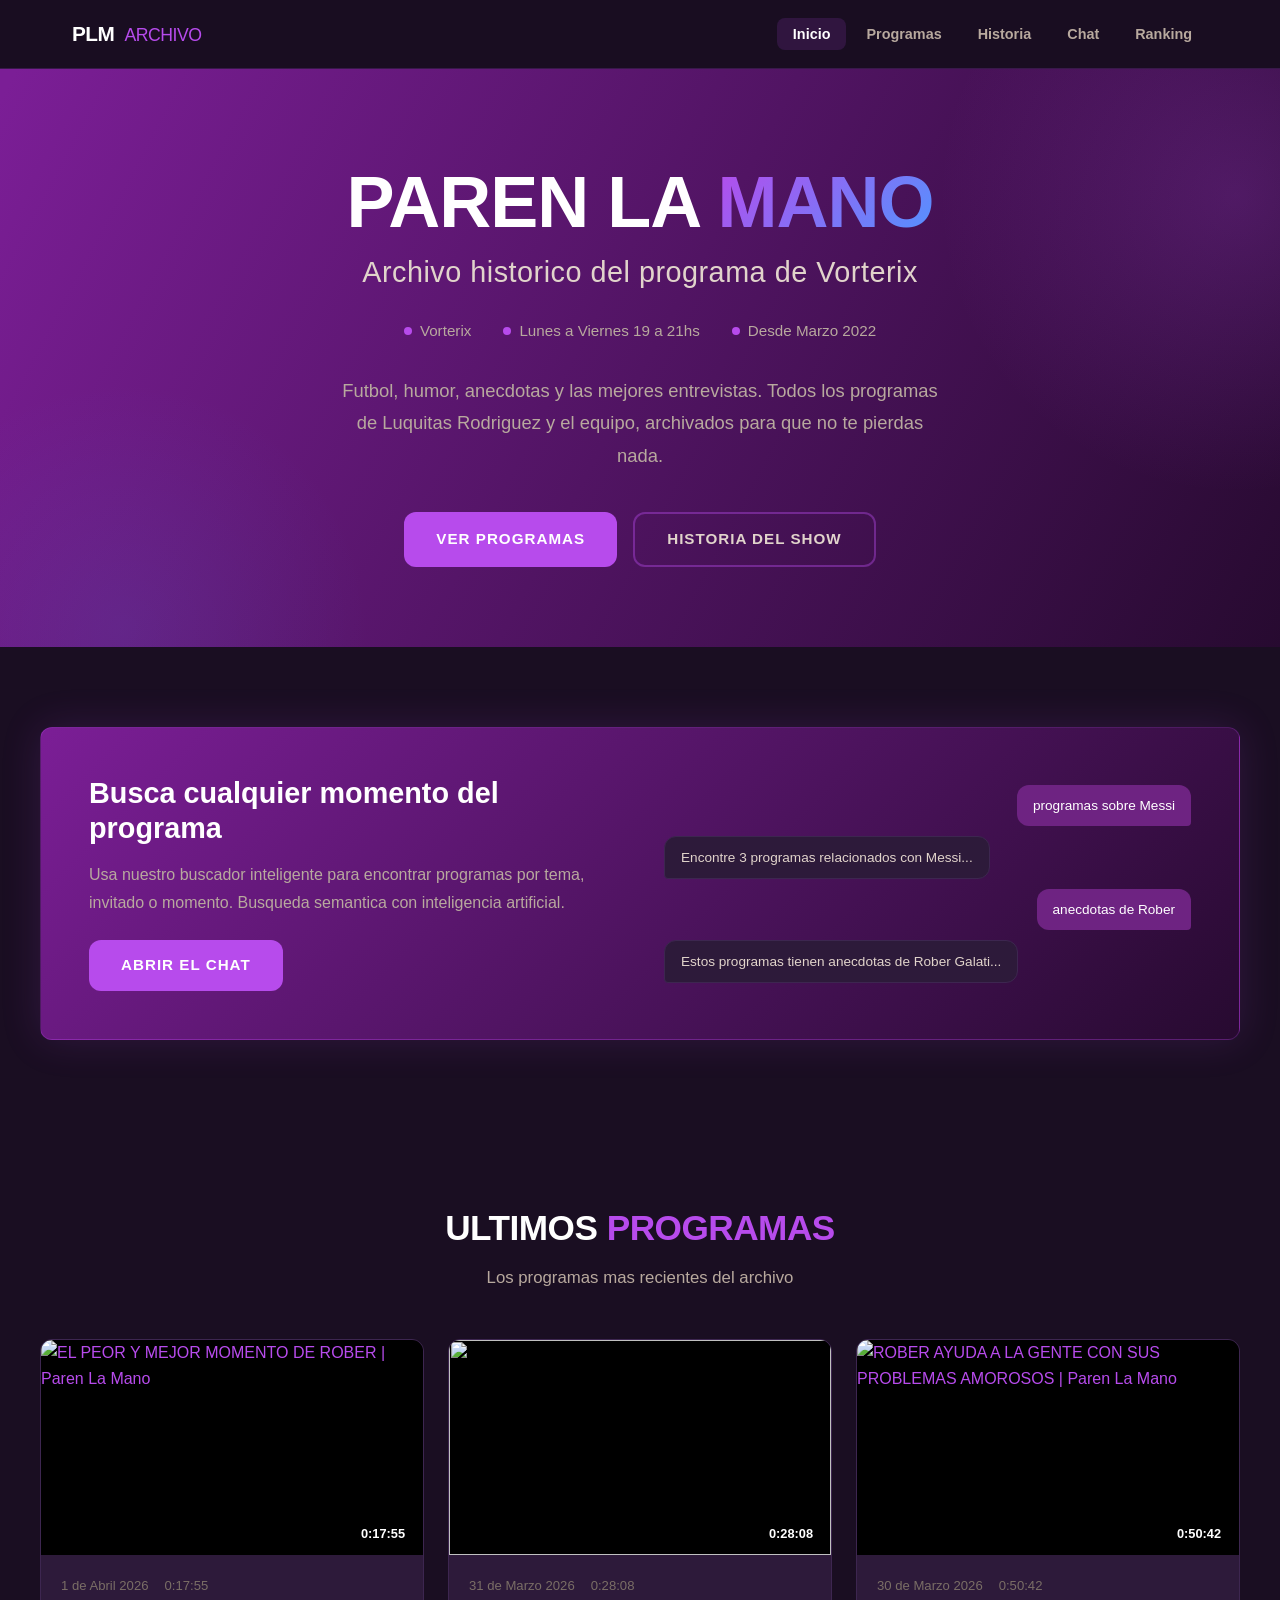
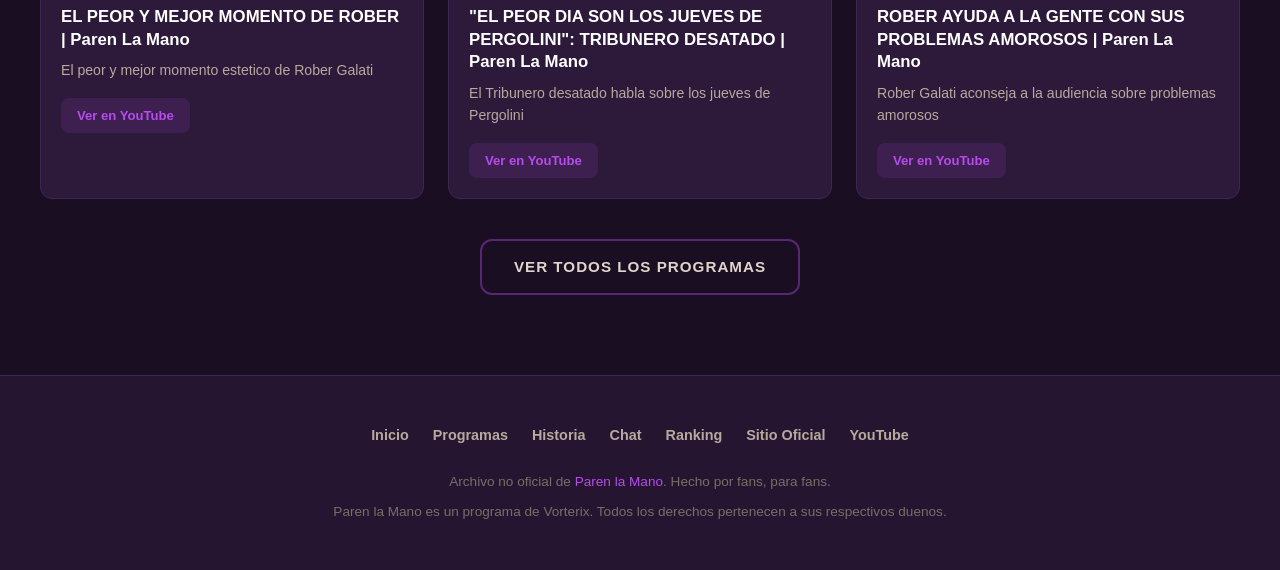
==== index.html @ 1b9c957e "Initial commit: Paren La Mano archive site + transcription ingestion plan Static frontend (episodes," ====
<!DOCTYPE html>
<html lang="es">
<head>
  <meta charset="UTF-8">
  <meta name="viewport" content="width=device-width, initial-scale=1.0">
  <title>Paren la Mano - Archivo de Programas</title>
  <meta name="description" content="Archivo historico de Paren la Mano. Todos los programas del show de Vorterix con Luquitas Rodriguez.">
  <meta property="og:title" content="Paren la Mano - Archivo de Programas">
  <meta property="og:description" content="Archivo historico de Paren la Mano. Todos los programas del show de Vorterix.">
  <meta property="og:type" content="website">
  <link rel="icon" href="data:image/svg+xml,<svg xmlns='http://www.w3.org/2000/svg' viewBox='0 0 100 100'><text y='.9em' font-size='90'>&#127909;</text></svg>">
  <link rel="stylesheet" href="style.css">
</head>
<body>

  <nav class="navbar" aria-label="Navegacion principal">
    <div class="navbar-inner">
      <a href="index.html" class="navbar-brand">PLM <span>Archivo</span></a>
      <button class="nav-toggle" aria-label="Menu">
        <span></span><span></span><span></span>
      </button>
      <ul class="nav-links">
        <li><a href="index.html" class="active">Inicio</a></li>
        <li><a href="episodes.html">Programas</a></li>
        <li><a href="historia.html">Historia</a></li>
        <li><a href="chat.html">Chat</a></li>
        <li><a href="ranking.html">Ranking</a></li>
      </ul>
    </div>
  </nav>

  <section class="hero">
    <div class="hero-content">
      <h1>
        Paren la <span class="highlight">Mano</span>
        <span class="subtitle-line">Archivo historico del programa de Vorterix</span>
      </h1>
      <div class="hero-meta">
        <div class="hero-meta-item">
          <span class="icon"></span> Vorterix
        </div>
        <div class="hero-meta-item">
          <span class="icon"></span> Lunes a Viernes 19 a 21hs
        </div>
        <div class="hero-meta-item">
          <span class="icon"></span> Desde Marzo 2022
        </div>
      </div>
      <p class="hero-description">
        Futbol, humor, anecdotas y las mejores entrevistas. Todos los programas de Luquitas Rodriguez y el equipo, archivados para que no te pierdas nada.
      </p>
      <div class="hero-actions">
        <a href="episodes.html" class="btn btn-primary">Ver Programas</a>
        <a href="historia.html" class="btn btn-outline">Historia del Show</a>
      </div>
    </div>
  </section>

  <!-- CHAT CTA -->
  <section class="section chat-cta-section">
    <div class="container">
      <div class="chat-cta-card">
        <div class="chat-cta-content">
          <h2>Busca cualquier momento del programa</h2>
          <p>Usa nuestro buscador inteligente para encontrar programas por tema, invitado o momento. Busqueda semantica con inteligencia artificial.</p>
          <a href="chat.html" class="btn btn-primary">Abrir el Chat</a>
        </div>
        <div class="chat-cta-preview">
          <div class="preview-bubble preview-user">programas sobre Messi</div>
          <div class="preview-bubble preview-bot">Encontre 3 programas relacionados con Messi...</div>
          <div class="preview-bubble preview-user">anecdotas de Rober</div>
          <div class="preview-bubble preview-bot">Estos programas tienen anecdotas de Rober Galati...</div>
        </div>
      </div>
    </div>
  </section>


  <section class="section">
    <div class="container">
      <div class="section-header">
        <h2>Ultimos <span class="accent">Programas</span></h2>
        <p>Los programas mas recientes del archivo</p>
      </div>
      <div class="episodes-grid" id="latest-episodes"></div>
      <div class="section-cta">
        <a href="episodes.html" class="btn btn-outline">Ver todos los programas</a>
      </div>
    </div>
  </section>

  <footer class="footer">
    <div class="footer-inner">
      <div class="footer-links">
        <a href="index.html">Inicio</a>
        <a href="episodes.html">Programas</a>
        <a href="historia.html">Historia</a>
        <a href="chat.html">Chat</a>
        <a href="ranking.html">Ranking</a>
        <a href="https://parenlamano.com" target="_blank" rel="noopener">Sitio Oficial</a>
        <a href="https://www.youtube.com/@Vorterix" target="_blank" rel="noopener">YouTube</a>
      </div>
      <p>Archivo no oficial de <span class="accent">Paren la Mano</span>. Hecho por fans, para fans.</p>
      <p class="footer-disclaimer">Paren la Mano es un programa de Vorterix. Todos los derechos pertenecen a sus respectivos duenos.</p>
    </div>
  </footer>

  <script src="script.js"></script>
</body>
</html>
---- style.css ----
/* === RESET & BASE === */
*, *::before, *::after {
  margin: 0;
  padding: 0;
  box-sizing: border-box;
}

@import url('https://fonts.googleapis.com/css2?family=Rubik:wght@400;500;600;700;800;900&family=Karla:wght@400;500;600;700&display=swap');

:root {
  --purple-deep: #4c1b5a;
  --purple-bright: #b74bec;
  --purple-dark: #6e2382;
  --purple-darker: #270a30;
  --charcoal: #312c42;
  --cream: #e1d4cb;
  --white: #ffffff;
  --blue: #5194ff;
  --text-primary: #e1d4cb;
  --text-secondary: #b8a99e;
  --text-muted: #7a6e66;
  --bg-primary: #1a0e22;
  --bg-secondary: #251530;
  --bg-card: #2d1a3a;
  --bg-card-hover: #3a2248;
  --border: #3d2650;
  --gradient-primary: linear-gradient(135deg, #7b1e96 0%, #270a30 100%);
  --gradient-hero: linear-gradient(118deg, #7b1e96 1%, #270a30 100%);
  --font-heading: 'Rubik', sans-serif;
  --font-body: 'Karla', sans-serif;
  --max-width: 1200px;
  --radius: 12px;
  --radius-sm: 8px;
  --shadow: 0 8px 32px rgba(0, 0, 0, 0.5);
  --shadow-glow: 0 0 40px rgba(183, 75, 236, 0.15);
  --transition: 0.3s cubic-bezier(0.4, 0, 0.2, 1);
}

html {
  scroll-behavior: smooth;
}

body {
  font-family: var(--font-body);
  background-color: var(--bg-primary);
  color: var(--text-primary);
  line-height: 1.6;
  min-height: 100vh;
}

a {
  color: var(--purple-bright);
  text-decoration: none;
  transition: color var(--transition);
}

a:hover {
  color: var(--cream);
}

img {
  max-width: 100%;
  display: block;
}

/* === NAVBAR === */
.navbar {
  background: rgba(26, 14, 34, 0.92);
  backdrop-filter: blur(20px);
  -webkit-backdrop-filter: blur(20px);
  border-bottom: 1px solid rgba(183, 75, 236, 0.2);
  position: sticky;
  top: 0;
  z-index: 1000;
}

.navbar-inner {
  max-width: var(--max-width);
  margin: 0 auto;
  display: flex;
  align-items: center;
  justify-content: space-between;
  padding: 0 2rem;
  height: 68px;
}

.navbar-brand {
  font-family: var(--font-heading);
  font-size: 1.3rem;
  font-weight: 800;
  color: var(--white);
  letter-spacing: -0.5px;
  text-transform: uppercase;
}

.navbar-brand span {
  color: var(--purple-bright);
  font-weight: 500;
  font-size: 0.85em;
  margin-left: 0.3rem;
}

.nav-links {
  display: flex;
  list-style: none;
  gap: 0.25rem;
}

.nav-links a {
  color: var(--text-secondary);
  padding: 0.5rem 1rem;
  border-radius: var(--radius-sm);
  font-size: 0.9rem;
  font-weight: 600;
  font-family: var(--font-heading);
  transition: all var(--transition);
}

.nav-links a:hover,
.nav-links a.active {
  color: var(--white);
  background: rgba(183, 75, 236, 0.15);
}

.nav-toggle {
  display: none;
  background: none;
  border: none;
  cursor: pointer;
  padding: 0.5rem;
}

.nav-toggle span {
  display: block;
  width: 24px;
  height: 2px;
  background: var(--cream);
  margin: 5px 0;
  transition: all var(--transition);
  border-radius: 2px;
}

/* === HERO === */
.hero {
  background: var(--gradient-hero);
  padding: 6rem 2rem 5rem;
  text-align: center;
  position: relative;
  overflow: hidden;
}

.hero::before {
  content: '';
  position: absolute;
  top: -30%;
  right: -20%;
  width: 600px;
  height: 600px;
  background: radial-gradient(circle, rgba(183, 75, 236, 0.2) 0%, transparent 70%);
  pointer-events: none;
}

.hero::after {
  content: '';
  position: absolute;
  bottom: -40%;
  left: -10%;
  width: 500px;
  height: 500px;
  background: radial-gradient(circle, rgba(81, 148, 255, 0.1) 0%, transparent 70%);
  pointer-events: none;
}

.hero-content {
  max-width: 800px;
  margin: 0 auto;
  position: relative;
  z-index: 1;
}

.hero h1 {
  font-family: var(--font-heading);
  font-size: clamp(2.8rem, 7vw, 4.5rem);
  font-weight: 900;
  text-transform: uppercase;
  line-height: 1.05;
  margin-bottom: 0.5rem;
  color: var(--white);
  letter-spacing: -1px;
}

.hero h1 .highlight {
  background: linear-gradient(135deg, var(--purple-bright) 0%, var(--blue) 100%);
  -webkit-background-clip: text;
  -webkit-text-fill-color: transparent;
  background-clip: text;
}

.hero h1 .subtitle-line {
  display: block;
  font-size: 0.4em;
  color: var(--cream);
  text-transform: none;
  font-weight: 400;
  letter-spacing: 0.5px;
  margin-top: 1rem;
  font-family: var(--font-body);
  -webkit-text-fill-color: var(--cream);
}

.hero-meta {
  display: flex;
  justify-content: center;
  gap: 2rem;
  flex-wrap: wrap;
  margin: 2rem 0;
}

.hero-meta-item {
  display: flex;
  align-items: center;
  gap: 0.5rem;
  color: var(--text-secondary);
  font-size: 0.95rem;
  font-weight: 500;
}

.hero-meta-item .icon {
  width: 8px;
  height: 8px;
  background: var(--purple-bright);
  border-radius: 50%;
  display: inline-block;
}

.hero-description {
  font-size: 1.15rem;
  color: var(--text-secondary);
  max-width: 600px;
  margin: 1.5rem auto 2.5rem;
  line-height: 1.75;
}

.hero-actions {
  display: flex;
  gap: 1rem;
  justify-content: center;
  flex-wrap: wrap;
}

/* === BUTTONS === */
.btn {
  display: inline-flex;
  align-items: center;
  gap: 0.5rem;
  padding: 0.85rem 2rem;
  border-radius: var(--radius);
  font-weight: 700;
  font-size: 0.95rem;
  font-family: var(--font-heading);
  cursor: pointer;
  border: none;
  transition: all var(--transition);
  text-decoration: none;
  text-transform: uppercase;
  letter-spacing: 1px;
}

.btn-primary {
  background: var(--purple-bright);
  color: var(--white);
}

.btn-primary:hover {
  background: #c96ef5;
  color: var(--white);
  transform: translateY(-2px);
  box-shadow: 0 8px 24px rgba(183, 75, 236, 0.4);
}

.btn-outline {
  background: transparent;
  color: var(--cream);
  border: 2px solid rgba(183, 75, 236, 0.4);
}

.btn-outline:hover {
  border-color: var(--purple-bright);
  color: var(--white);
  background: rgba(183, 75, 236, 0.1);
  transform: translateY(-2px);
}

/* === SECTIONS === */
.section {
  padding: 5rem 2rem;
}

.section-dark {
  background: var(--bg-secondary);
}

.container {
  max-width: var(--max-width);
  margin: 0 auto;
}

.section-header {
  text-align: center;
  margin-bottom: 3rem;
}

.section-header h2 {
  font-family: var(--font-heading);
  font-size: 2.2rem;
  font-weight: 800;
  text-transform: uppercase;
  letter-spacing: -0.5px;
  margin-bottom: 0.5rem;
  color: var(--white);
}

.section-header h2 .accent {
  color: var(--purple-bright);
}

.section-header p {
  color: var(--text-secondary);
  font-size: 1.05rem;
  max-width: 550px;
  margin: 0 auto;
}

/* === STATS BAR === */
.stats-bar {
  display: grid;
  grid-template-columns: repeat(auto-fit, minmax(180px, 1fr));
  gap: 2rem;
  padding: 2.5rem 0;
}

.stat-item {
  text-align: center;
  padding: 1.5rem 1rem;
  border-radius: var(--radius);
  background: rgba(183, 75, 236, 0.06);
  border: 1px solid rgba(183, 75, 236, 0.12);
}

.stat-number {
  font-family: var(--font-heading);
  font-size: 2.8rem;
  font-weight: 900;
  color: var(--purple-bright);
  line-height: 1;
}

.stat-label {
  color: var(--text-secondary);
  font-size: 0.9rem;
  margin-top: 0.4rem;
  font-weight: 500;
}

/* === EPISODE CARDS === */
.episodes-grid {
  display: grid;
  grid-template-columns: repeat(auto-fill, minmax(350px, 1fr));
  gap: 1.5rem;
}

.episode-card {
  background: var(--bg-card);
  border-radius: var(--radius);
  overflow: hidden;
  transition: all var(--transition);
  border: 1px solid var(--border);
}

.episode-card:hover {
  transform: translateY(-4px);
  box-shadow: var(--shadow), var(--shadow-glow);
  border-color: rgba(183, 75, 236, 0.3);
  background: var(--bg-card-hover);
}

.episode-thumb {
  position: relative;
  padding-top: 56.25%;
  background: #000;
}

.episode-thumb img {
  position: absolute;
  top: 0;
  left: 0;
  width: 100%;
  height: 100%;
  object-fit: cover;
  transition: opacity var(--transition);
}

.episode-card:hover .episode-thumb img {
  opacity: 0.85;
}

.episode-thumb .duration-badge {
  position: absolute;
  bottom: 8px;
  right: 8px;
  background: rgba(0, 0, 0, 0.85);
  color: #fff;
  padding: 3px 10px;
  border-radius: 6px;
  font-size: 0.8rem;
  font-weight: 700;
  font-family: var(--font-heading);
}

.episode-body {
  padding: 1.25rem;
}

.episode-meta {
  display: flex;
  align-items: center;
  gap: 1rem;
  margin-bottom: 0.6rem;
  font-size: 0.82rem;
  color: var(--text-muted);
}

.episode-number {
  background: var(--purple-bright);
  color: var(--white);
  padding: 3px 10px;
  border-radius: 6px;
  font-weight: 700;
  font-size: 0.75rem;
  font-family: var(--font-heading);
}

.episode-body h3 {
  font-family: var(--font-heading);
  font-size: 1.05rem;
  font-weight: 700;
  line-height: 1.35;
  margin-bottom: 0.5rem;
  color: var(--white);
}

.episode-body h3 a {
  color: inherit;
}

.episode-body h3 a:hover {
  color: var(--purple-bright);
}

.episode-body p {
  font-size: 0.88rem;
  color: var(--text-secondary);
  line-height: 1.6;
  display: -webkit-box;
  -webkit-line-clamp: 3;
  -webkit-box-orient: vertical;
  overflow: hidden;
}

.episode-actions {
  margin-top: 1rem;
  display: flex;
  gap: 0.5rem;
}

.episode-actions a {
  font-size: 0.82rem;
  padding: 0.45rem 1rem;
  border-radius: var(--radius-sm);
  background: rgba(183, 75, 236, 0.12);
  color: var(--purple-bright);
  font-weight: 700;
  font-family: var(--font-heading);
  transition: all var(--transition);
}

.episode-actions a:hover {
  background: var(--purple-bright);
  color: var(--white);
}

/* === SEARCH/FILTER BAR === */
.filter-bar {
  display: flex;
  gap: 1rem;
  margin-bottom: 2rem;
  flex-wrap: wrap;
}

.filter-bar input,
.filter-bar select {
  background: var(--bg-card);
  border: 1px solid var(--border);
  color: var(--text-primary);
  padding: 0.85rem 1.25rem;
  border-radius: var(--radius);
  font-size: 0.95rem;
  font-family: var(--font-body);
  transition: border-color var(--transition);
}

.filter-bar input:focus,
.filter-bar select:focus {
  outline: none;
  border-color: var(--purple-bright);
  box-shadow: 0 0 0 3px rgba(183, 75, 236, 0.15);
}

.filter-bar input {
  flex: 1;
  min-width: 250px;
}

.filter-bar select {
  min-width: 200px;
}

.results-count {
  color: var(--text-muted);
  font-size: 0.9rem;
  margin-bottom: 1.5rem;
}

.no-results {
  text-align: center;
  padding: 4rem 2rem;
  color: var(--text-muted);
  grid-column: 1 / -1;
}

.no-results h3 {
  font-family: var(--font-heading);
  font-size: 1.3rem;
  margin-bottom: 0.5rem;
  color: var(--text-secondary);
}

/* === TIMELINE / HISTORIA === */
.timeline {
  position: relative;
  padding: 2rem 0;
}

.timeline::before {
  content: '';
  position: absolute;
  left: 50%;
  top: 0;
  bottom: 0;
  width: 3px;
  background: linear-gradient(to bottom, var(--purple-bright), var(--purple-deep), transparent);
  transform: translateX(-50%);
}

.timeline-item {
  position: relative;
  width: 50%;
  padding: 1.5rem 2.5rem;
}

.timeline-item:nth-child(odd) {
  left: 0;
  text-align: right;
  padding-right: 3.5rem;
}

.timeline-item:nth-child(even) {
  left: 50%;
  padding-left: 3.5rem;
}

.timeline-item::before {
  content: '';
  position: absolute;
  top: 2rem;
  width: 18px;
  height: 18px;
  background: var(--purple-bright);
  border-radius: 50%;
  border: 3px solid var(--bg-primary);
  z-index: 1;
  box-shadow: 0 0 16px rgba(183, 75, 236, 0.5);
}

.timeline-item:nth-child(odd)::before {
  right: -9px;
}

.timeline-item:nth-child(even)::before {
  left: -9px;
}

.timeline-content {
  background: var(--bg-card);
  padding: 1.75rem;
  border-radius: var(--radius);
  border: 1px solid var(--border);
  transition: all var(--transition);
}

.timeline-content:hover {
  border-color: rgba(183, 75, 236, 0.3);
  box-shadow: var(--shadow), var(--shadow-glow);
  transform: translateY(-2px);
}

.timeline-date {
  color: var(--purple-bright);
  font-weight: 800;
  font-size: 0.9rem;
  font-family: var(--font-heading);
  text-transform: uppercase;
  letter-spacing: 1px;
  margin-bottom: 0.5rem;
}

.timeline-content h3 {
  font-family: var(--font-heading);
  font-size: 1.15rem;
  font-weight: 700;
  margin-bottom: 0.5rem;
  color: var(--white);
}

.timeline-content p {
  color: var(--text-secondary);
  font-size: 0.9rem;
  line-height: 1.65;
}

/* === PAGE HEADER (for sub-pages) === */
.page-header {
  background: var(--gradient-primary);
  padding: 4rem 2rem 3rem;
  text-align: center;
  position: relative;
  overflow: hidden;
}

.page-header::before {
  content: '';
  position: absolute;
  top: -50%;
  right: -30%;
  width: 500px;
  height: 500px;
  background: radial-gradient(circle, rgba(183, 75, 236, 0.15) 0%, transparent 70%);
  pointer-events: none;
}

.page-header h1 {
  font-family: var(--font-heading);
  font-size: 2.8rem;
  font-weight: 900;
  text-transform: uppercase;
  letter-spacing: -0.5px;
  color: var(--white);
  margin-bottom: 0.5rem;
  position: relative;
}

.page-header p {
  color: var(--text-secondary);
  font-size: 1.1rem;
  max-width: 550px;
  margin: 0 auto;
  position: relative;
}

/* === FOOTER === */
.footer {
  background: var(--bg-secondary);
  border-top: 1px solid var(--border);
  padding: 3rem 2rem;
  text-align: center;
}

.footer-inner {
  max-width: var(--max-width);
  margin: 0 auto;
}

.footer-links {
  display: flex;
  justify-content: center;
  gap: 1.5rem;
  flex-wrap: wrap;
  margin-bottom: 1.5rem;
}

.footer-links a {
  color: var(--text-secondary);
  font-size: 0.9rem;
  font-weight: 600;
  font-family: var(--font-heading);
}

.footer-links a:hover {
  color: var(--purple-bright);
}

.footer p {
  color: var(--text-muted);
  font-size: 0.85rem;
}

.footer .accent {
  color: var(--purple-bright);
}

.footer-disclaimer {
  margin-top: 0.5rem;
}

/* === SECTION CTA === */
.section-cta {
  text-align: center;
  margin-top: 2.5rem;
}

/* === RESPONSIVE === */
@media (max-width: 768px) {
  .nav-toggle {
    display: block;
  }

  .nav-links {
    display: none;
    position: absolute;
    top: 68px;
    left: 0;
    right: 0;
    background: rgba(26, 14, 34, 0.98);
    backdrop-filter: blur(20px);
    flex-direction: column;
    padding: 1rem;
    border-bottom: 1px solid rgba(183, 75, 236, 0.2);
  }

  .nav-links.open {
    display: flex;
  }

  .nav-links a {
    padding: 0.75rem 1rem;
  }

  .hero {
    padding: 4rem 1.5rem 3rem;
  }

  .section {
    padding: 3rem 1.25rem;
  }

  .episodes-grid {
    grid-template-columns: 1fr;
  }

  /* Timeline mobile */
  .timeline::before {
    left: 20px;
  }

  .timeline-item,
  .timeline-item:nth-child(odd),
  .timeline-item:nth-child(even) {
    width: 100%;
    left: 0;
    text-align: left;
    padding-left: 50px;
    padding-right: 0;
  }

  .timeline-item::before,
  .timeline-item:nth-child(odd)::before,
  .timeline-item:nth-child(even)::before {
    left: 12px;
    right: auto;
  }

  .filter-bar {
    flex-direction: column;
  }

  .filter-bar input {
    min-width: 100%;
  }

  .hero-meta {
    flex-direction: column;
    align-items: center;
    gap: 0.75rem;
  }

  .page-header h1 {
    font-size: 2rem;
  }
}

@media (max-width: 480px) {
  .hero h1 {
    font-size: 2.2rem;
  }

  .stat-number {
    font-size: 2rem;
  }

  .stats-bar {
    grid-template-columns: repeat(2, 1fr);
    gap: 1rem;
  }
}

/* === CHAT CTA (homepage) === */
.chat-cta-section {
  background: var(--bg-primary);
}

.chat-cta-card {
  display: grid;
  grid-template-columns: 1fr 1fr;
  gap: 3rem;
  align-items: center;
  background: var(--gradient-primary);
  border-radius: var(--radius);
  padding: 3rem;
  border: 1px solid rgba(183, 75, 236, 0.25);
  box-shadow: var(--shadow-glow);
}

.chat-cta-content h2 {
  font-family: var(--font-heading);
  font-size: 1.8rem;
  font-weight: 800;
  color: var(--white);
  margin-bottom: 1rem;
  line-height: 1.2;
}

.chat-cta-content p {
  color: var(--text-secondary);
  font-size: 1rem;
  line-height: 1.7;
  margin-bottom: 1.5rem;
}

.chat-cta-preview {
  display: flex;
  flex-direction: column;
  gap: 0.6rem;
}

.preview-bubble {
  padding: 0.7rem 1rem;
  border-radius: 12px;
  font-size: 0.85rem;
  font-family: var(--font-body);
  max-width: 85%;
  line-height: 1.4;
}

.preview-user {
  align-self: flex-end;
  background: var(--purple-dark);
  color: var(--white);
  border-bottom-right-radius: 4px;
}

.preview-bot {
  align-self: flex-start;
  background: var(--bg-card);
  color: var(--text-primary);
  border: 1px solid var(--border);
  border-bottom-left-radius: 4px;
}

@media (max-width: 768px) {
  .chat-cta-card {
    grid-template-columns: 1fr;
    gap: 2rem;
    padding: 2rem 1.5rem;
  }

  .chat-cta-content h2 {
    font-size: 1.4rem;
  }

  .chat-cta-preview {
    display: none;
  }
}

/* === UTILITY === */
.sr-only {
  position: absolute;
  width: 1px;
  height: 1px;
  padding: 0;
  margin: -1px;
  overflow: hidden;
  clip: rect(0, 0, 0, 0);
  white-space: nowrap;
  border: 0;
}

/* === LOADING SKELETON === */
.skeleton {
  background: linear-gradient(90deg, var(--bg-card) 25%, var(--bg-card-hover) 50%, var(--bg-card) 75%);
  background-size: 200% 100%;
  animation: shimmer 1.5s infinite;
  border-radius: var(--radius);
}

@keyframes shimmer {
  0% { background-position: 200% 0; }
  100% { background-position: -200% 0; }
}

/* === SCROLLBAR === */
::-webkit-scrollbar {
  width: 8px;
}

::-webkit-scrollbar-track {
  background: var(--bg-primary);
}

::-webkit-scrollbar-thumb {
  background: var(--purple-deep);
  border-radius: 4px;
}

::-webkit-scrollbar-thumb:hover {
  background: var(--purple-dark);
}
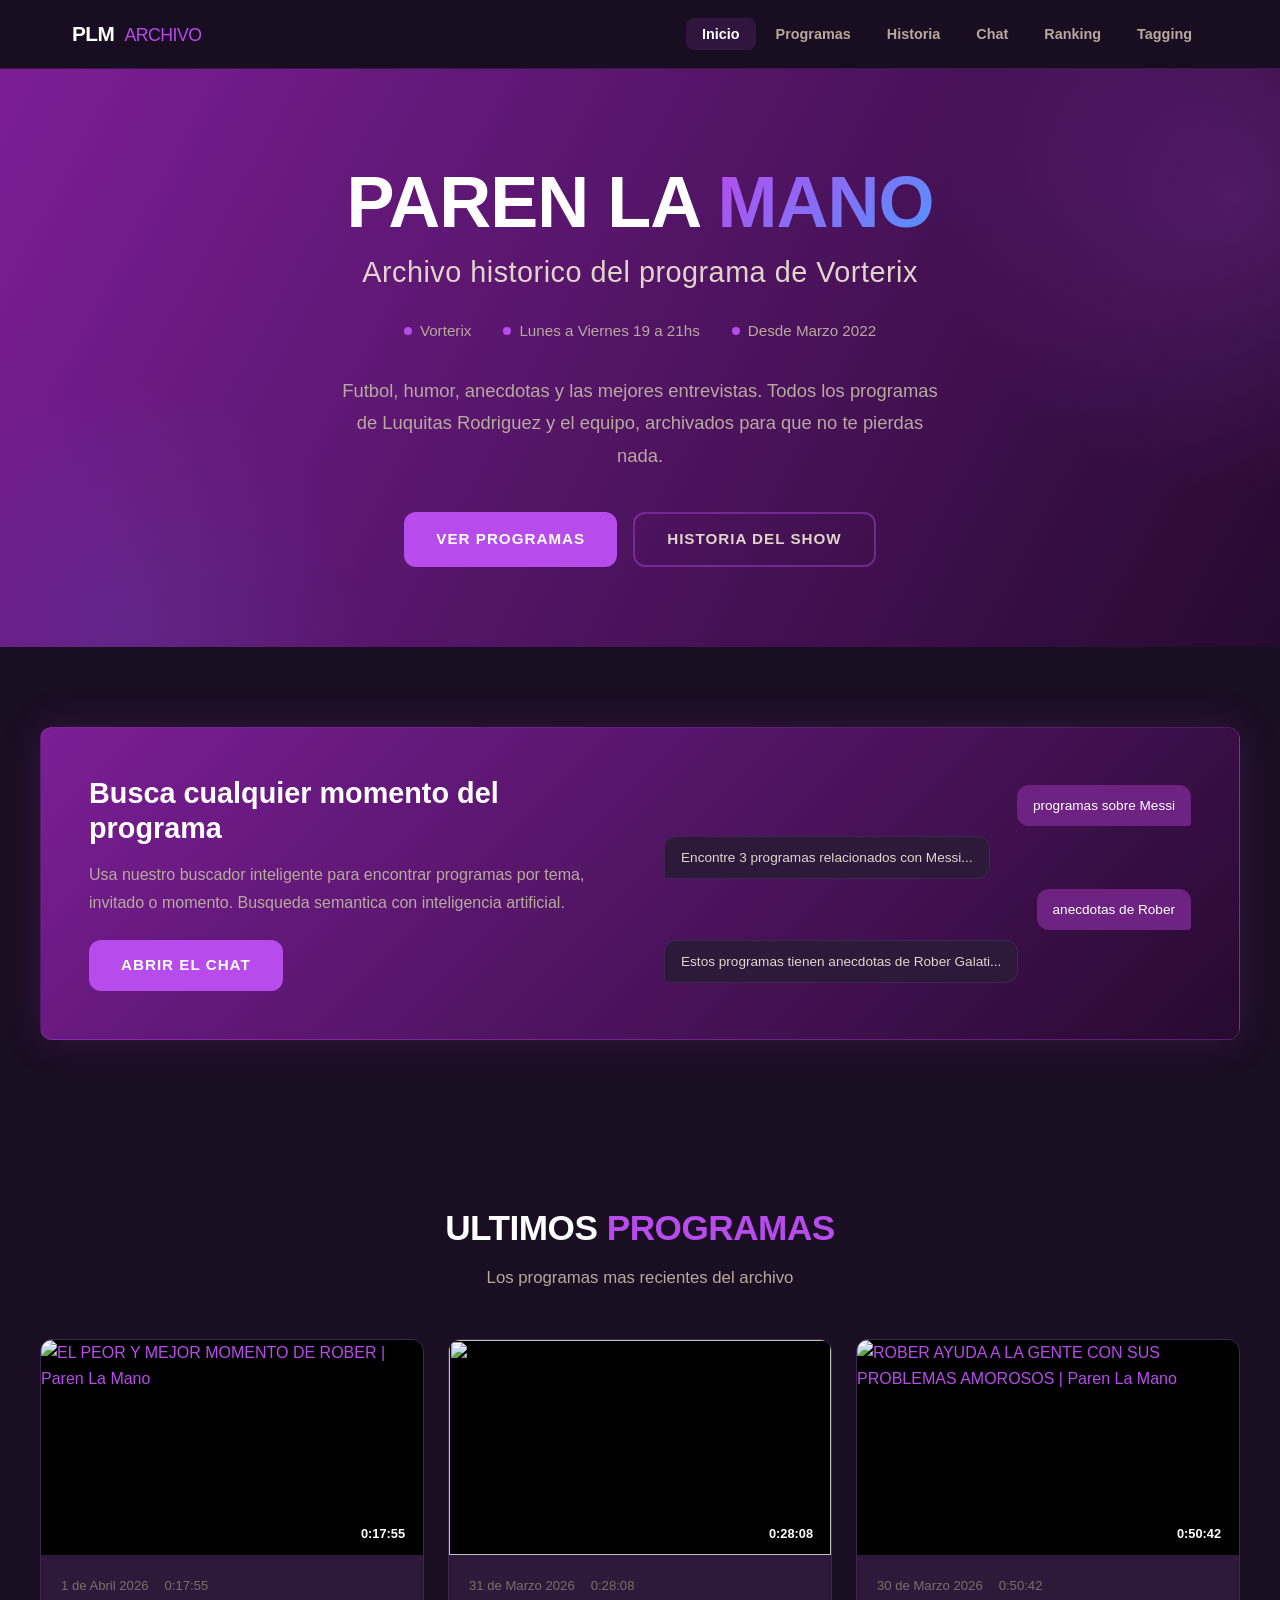
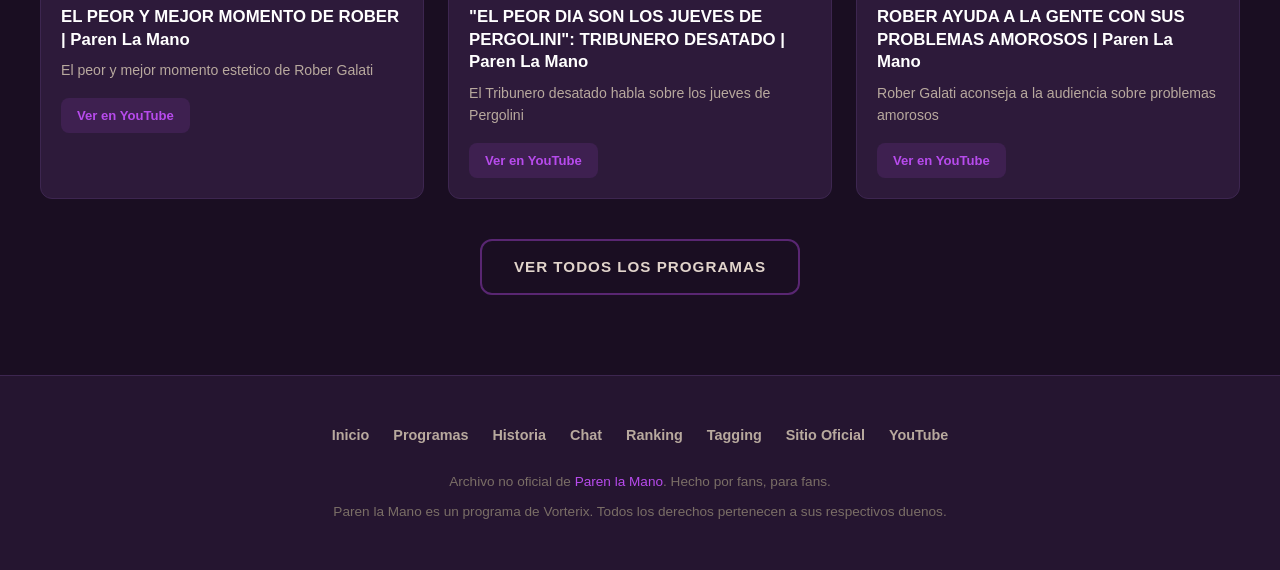
==== commit d862ecb9: "Add audio sample tagging UI for speaker identification - tagging.html: web view to listen to diariza" ====
--- a/index.html
+++ b/index.html
@@ -25,6 +25,7 @@
         <li><a href="historia.html">Historia</a></li>
         <li><a href="chat.html">Chat</a></li>
         <li><a href="ranking.html">Ranking</a></li>
+        <li><a href="tagging.html">Tagging</a></li>
       </ul>
     </div>
   </nav>
@@ -97,6 +98,7 @@
         <a href="historia.html">Historia</a>
         <a href="chat.html">Chat</a>
         <a href="ranking.html">Ranking</a>
+        <a href="tagging.html">Tagging</a>
         <a href="https://parenlamano.com" target="_blank" rel="noopener">Sitio Oficial</a>
         <a href="https://www.youtube.com/@Vorterix" target="_blank" rel="noopener">YouTube</a>
       </div>
